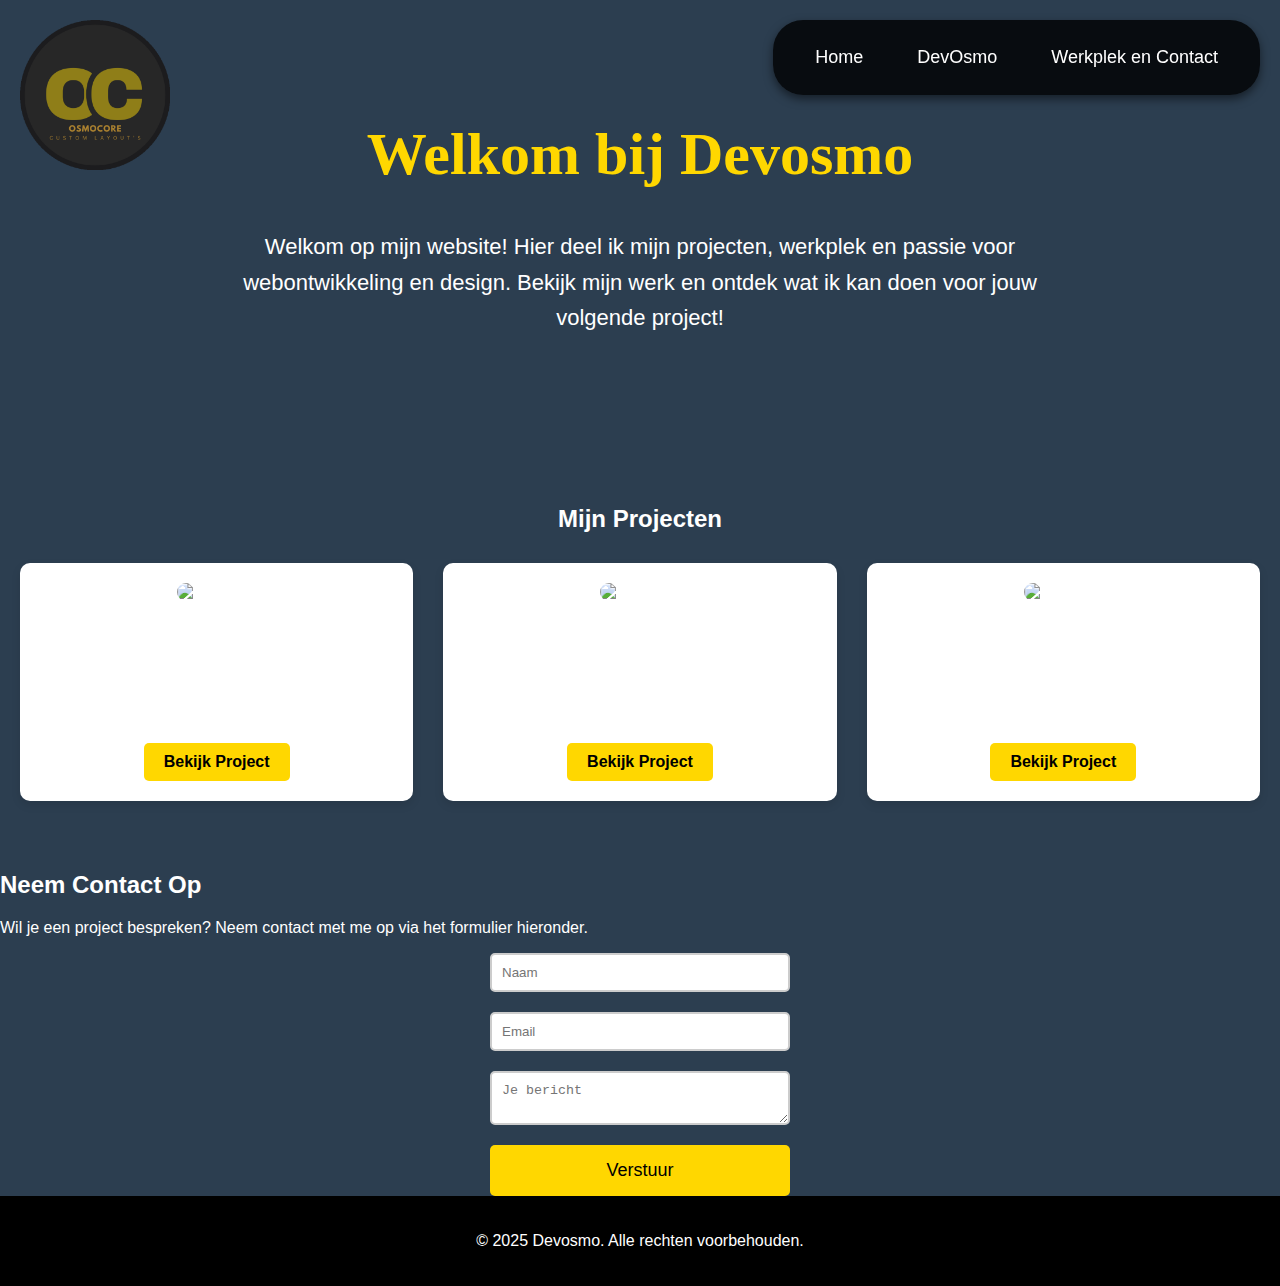
==== devosmo.html @ 2340b86f "Add files via upload" ====
<!DOCTYPE html>
<html lang="nl">
<head>
    <meta charset="UTF-8">
    <meta name="viewport" content="width=device-width, initial-scale=1.0">
    <title>Devosmo - Home</title>
    <link rel="stylesheet" href="styles.css">
    <!-- Smartsupp Live Chat script -->
<script type="text/javascript">
    var _smartsupp = _smartsupp || {};
    _smartsupp.key = '9a07ea8931ab48248078fbcb88be53f79d7bbce2';
    window.smartsupp||(function(d) {
      var s,c,o=smartsupp=function(){ o._.push(arguments)};o._=[];
      s=d.getElementsByTagName('script')[0];c=d.createElement('script');
      c.type='text/javascript';c.charset='utf-8';c.async=true;
      c.src='https://www.smartsuppchat.com/loader.js?';s.parentNode.insertBefore(c,s);
    })(document);
    </script>
    <noscript> Powered by <a href=“https://www.smartsupp.com” target=“_blank”>Smartsupp</a></noscript>

</head>
<body>
    <!-- Logo en navigatie menu -->
    <header>
        <div class="logo">
            <img src="favicon.png" alt="Devosmo Logo">
        </div>
        <nav class="floating-header-menu">
            <a href="index.html">Home</a>
            <a href="devosmo.html">DevOsmo</a>
            <a href="werkplek.html">Werkplek en Contact</a>
        </nav>
    </header>

    <!-- Welkom bij Devosmo -->
    <section id="home">
        <h1>Welkom bij Devosmo</h1>
        <p>Welkom op mijn website! Hier deel ik mijn projecten, werkplek en passie voor webontwikkeling en design. Bekijk mijn werk en ontdek wat ik kan doen voor jouw volgende project!</p>
    </section>
<!-- Projecten sectie -->
<section class="projects">
    <h2>Mijn Projecten</h2>
    <div class="project-grid">
        <!-- Project 1 -->
        <div class="project">
            <img src="project1.jpg" alt="Project 1">
            <h3>Project 1</h3>
            <p>Beschrijving van project 1. Dit project richt zich op ...</p>
            <a href="https://www.example.com/project1" class="project-btn">Bekijk Project</a>
        </div>

        <!-- Project 2 -->
        <div class="project">
            <img src="project2.jpg" alt="Project 2">
            <h3>Project 2</h3>
            <p>Beschrijving van project 2. Dit project richt zich op ...</p>
            <a href="https://www.example.com/project2" class="project-btn">Bekijk Project</a>
        </div>

        <!-- Project 3 -->
        <div class="project">
            <img src="project3.jpg" alt="Project 3">
            <h3>Project 3</h3>
            <p>Beschrijving van project 3. Dit project richt zich op ...</p>
            <a href="https://www.example.com/project3" class="project-btn">Bekijk Project</a>
        </div>
    </div>
</section>

    <!-- Contact sectie -->
    <section id="contact">
        <h2>Neem Contact Op</h2>
        <p>Wil je een project bespreken? Neem contact met me op via het formulier hieronder.</p>
        <form action="send-message.php" method="POST">
            <input type="text" name="name" placeholder="Naam" required>
            <input type="email" name="email" placeholder="Email" required>
            <textarea name="message" placeholder="Je bericht" required></textarea>
            <button type="submit">Verstuur</button>
        </form>
    </section>

    <footer>
        <p>&copy; 2025 Devosmo. Alle rechten voorbehouden.</p>
    </footer>
</body>
</html>
---- styles.css ----
/* Algemene instellingen */
body {
    font-family: 'Lato', sans-serif;
    margin: 0;
    padding: 0;
    background-color: #2C3E50; /* Rijke achtergrondkleur */
    color: #fff;
    overflow-x: hidden;
}

/* Logo aan de linker bovenhoek */
.logo {
    position: absolute;
    top: 20px;
    left: 20px;
    z-index: 100; /* Verhoog de z-index zodat het logo altijd zichtbaar is */
    animation: fadeInLogo 1s ease-out;
}

.logo img {
    width: 150px;
    height: auto;
}

/* Horizontaal zwevend menu rechts bovenin */
.floating-header-menu {
    position: fixed;
    top: 20px;
    right: 20px;
    background-color: rgba(0, 0, 0, 0.8);
    padding: 10px 20px;
    z-index: 100;
    display: flex;
    gap: 10px;
    border-radius: 30px;
    box-shadow: 0 4px 10px rgba(0, 0, 0, 0.5);
    animation: slideInMenu 0.8s ease-out;
}

.floating-header-menu a {
    text-decoration: none;
    color: white;
    font-family: 'Lato', sans-serif;
    font-size: 18px;
    padding: 15px 20px;
    border-radius: 30px;
    transition: all 0.3s ease;
    border: 2px solid transparent;
}

.floating-header-menu a:hover {
    background-color: gold;
    color: black;
    border-color: gold;
    transform: scale(1.05);
}

/* Welkom bij Devosmo sectie */
#home {
    text-align: center;
    padding: 80px 20px;
    animation: fadeInUp 1s ease-out;
}

#home h1 {
    font-size: 60px;
    font-family: 'Playfair Display', serif;
    color: gold;
    animation: fadeInDown 1s ease-out;
}

#home p {
    font-size: 22px;
    max-width: 800px;
    margin: 20px auto;
    line-height: 1.6;
    animation: fadeInUp 1s ease-out;
}

/* Over mij sectie */
#about {
    background-color: #34495E; /* Donkere achtergrond voor de Over mij sectie */
    padding: 50px 20px;
    text-align: center;
    animation: fadeInUp 1s ease-out;
}

#about h2 {
    font-family: 'Playfair Display', serif;
    font-size: 48px;
    color: gold;
    animation: fadeInDown 1s ease-out;
}

#about p {
    font-size: 22px;
    max-width: 800px;
    margin: 20px auto;
    line-height: 1.6;
    animation: fadeInUp 1s ease-out;
}

/* Vaardigheden Sectie */
#skills ul {
    list-style-type: none;
    padding: 0;
    font-size: 18px;
}

#skills li {
    font-size: 18px;
    margin: 5px 0;
}

/* Projecten sectie */
section#projects {
    padding: 50px 20px;
    text-align: center;
    animation: fadeInUp 1s ease-out;
}

.project-grid {
    display: flex;
    justify-content: space-between;
    gap: 30px;
    margin-top: 20px;
}

.project {
    background-color: white;
    padding: 20px;
    border-radius: 10px;
    box-shadow: 0 4px 10px rgba(0, 0, 0, 0.1);
    width: 30%;
    text-align: center;
    transform: scale(1);
    transition: transform 0.3s ease, box-shadow 0.3s ease;
}

.project:hover {
    transform: scale(1.05);
    box-shadow: 0 8px 20px rgba(0, 0, 0, 0.2);
}

.project img {
    width: 100%;
    border-radius: 10px;
    transition: transform 0.3s ease;
}

.project img:hover {
    transform: scale(1.1);
}

.project h3 {
    font-family: 'Playfair Display', serif;
    font-size: 24px;
    animation: fadeInUp 1s ease-out;
}

.project p {
    font-size: 16px;
}

/* Contact sectie */
form {
    display: flex;
    flex-direction: column;
    width: 300px;
    margin: 0 auto;
}

form input, form textarea {
    padding: 10px;
    margin-bottom: 20px;
    border: 2px solid #ccc;
    border-radius: 5px;
    transition: border 0.3s ease;
}

form input:focus, form textarea:focus {
    border-color: gold;
    outline: none;
}

form button {
    padding: 15px;
    background-color: gold;
    color: black;
    border: none;
    border-radius: 5px;
    font-size: 18px;
    cursor: pointer;
    transition: background-color 0.3s ease, transform 0.3s ease;
}

form button:hover {
    background-color: #cda300;
    transform: scale(1.05);
}

/* Footer */
footer {
    text-align: center;
    padding: 20px;
    background-color: #000;
    color: white;
}

/* Animaties */
@keyframes fadeInLogo {
    from {
        opacity: 0;
        transform: translateY(-30px);
    }
    to {
        opacity: 1;
        transform: translateY(0);
    }
}

@keyframes slideInMenu {
    from {
        right: -300px;
        opacity: 0;
    }
    to {
        right: 20px;
        opacity: 1;
    }
}

@keyframes fadeInUp {
    from {
        opacity: 0;
        transform: translateY(30px);
    }
    to {
        opacity: 1;
        transform: translateY(0);
    }
}

@keyframes fadeInDown {
    from {
        opacity: 0;
        transform: translateY(-30px);
    }
    to {
        opacity: 1;
        transform: translateY(0);
    }
}

/* Werkplek sectie */
#workplace {
    background-color: #34495E; /* Donkere achtergrondkleur */
    padding: 50px 20px;
    text-align: center;
    animation: fadeInUp 1s ease-out;
    position: relative;
}

/* Flexbox configuratie */
.workplace-content {
    display: flex;
    align-items: flex-start; /* Zorgt ervoor dat de elementen aan de bovenkant beginnen */
    justify-content: center;
    gap: 50px;
    max-width: 1200px;
    margin: 0 auto;
    flex-direction: row-reverse; /* Zet de afbeelding aan de rechterkant */
    position: relative;
}

/* Werkplek afbeelding met marge naar beneden */
.workplace-img {
    position: relative;
    width: 250px;
    height: 250px;
    border-radius: 50%;
    overflow: hidden;
    box-shadow: 0 6px 15px rgba(0, 0, 0, 0.3);
    margin-top: 40px; /* Verplaats de afbeelding iets naar beneden */
    margin-bottom: 40px; /* Zorgt voor wat ruimte onder de afbeelding */
}

.workplace-img img {
    width: 100%;
    height: 100%;
    object-fit: cover;
    transition: transform 0.3s ease;
}

.workplace-img img:hover {
    transform: scale(1.1);
}

/* Tekst naast de afbeelding */
.workplace-text {
    max-width: 650px;
    text-align: left;
    font-size: 18px;
    color: #fff;
    padding-right: 40px;
    position: relative;
    z-index: 2;
}

/* Koptekst */
.workplace-text h2 {
    font-family: 'Playfair Display', serif;
    font-size: 36px;
    color: gold;
    animation: fadeInDown 1s ease-out;
}

/* Paragraaf tekst */
.workplace-text p {
    line-height: 1.6;
    font-size: 18px;
    animation: fadeInUp 1s ease-out;
}

/* Stijl voor de project knoppen */
.project-btn {
    display: inline-block;
    padding: 10px 20px;
    background-color: gold;
    color: black;
    text-decoration: none;
    font-size: 16px;
    font-weight: bold;
    border-radius: 5px;
    margin-top: 15px;
    transition: background-color 0.3s ease, transform 0.3s ease;
}

.project-btn:hover {
    background-color: #cda300;
    transform: scale(1.05);
}

/* Stijl voor de projecten sectie */
.projects {
    padding: 50px 20px;
    text-align: center;
    animation: fadeInUp 1s ease-out;
}

.project-grid {
    display: flex;
    justify-content: space-around;
    margin-top: 30px;
}

.project {
    background-color: white;
    padding: 20px;
    border-radius: 10px;
    box-shadow: 0 4px 10px rgba(0, 0, 0, 0.1);
    width: 30%;
    text-align: center;
    transform: scale(1);
    transition: transform 0.3s ease, box-shadow 0.3s ease;
}

.project:hover {
    transform: scale(1.05);
    box-shadow: 0 8px 20px rgba(0, 0, 0, 0.2);
}

.project img {
    width: 100%;
    border-radius: 10px;
    transition: transform 0.3s ease;
}

.project img:hover {
    transform: scale(1.1);
}

.project h3 {
    font-family: 'Playfair Display', serif;
    font-size: 24px;
    animation: fadeInUp 1s ease-out;
}

.project p {
    font-size: 16px;
}
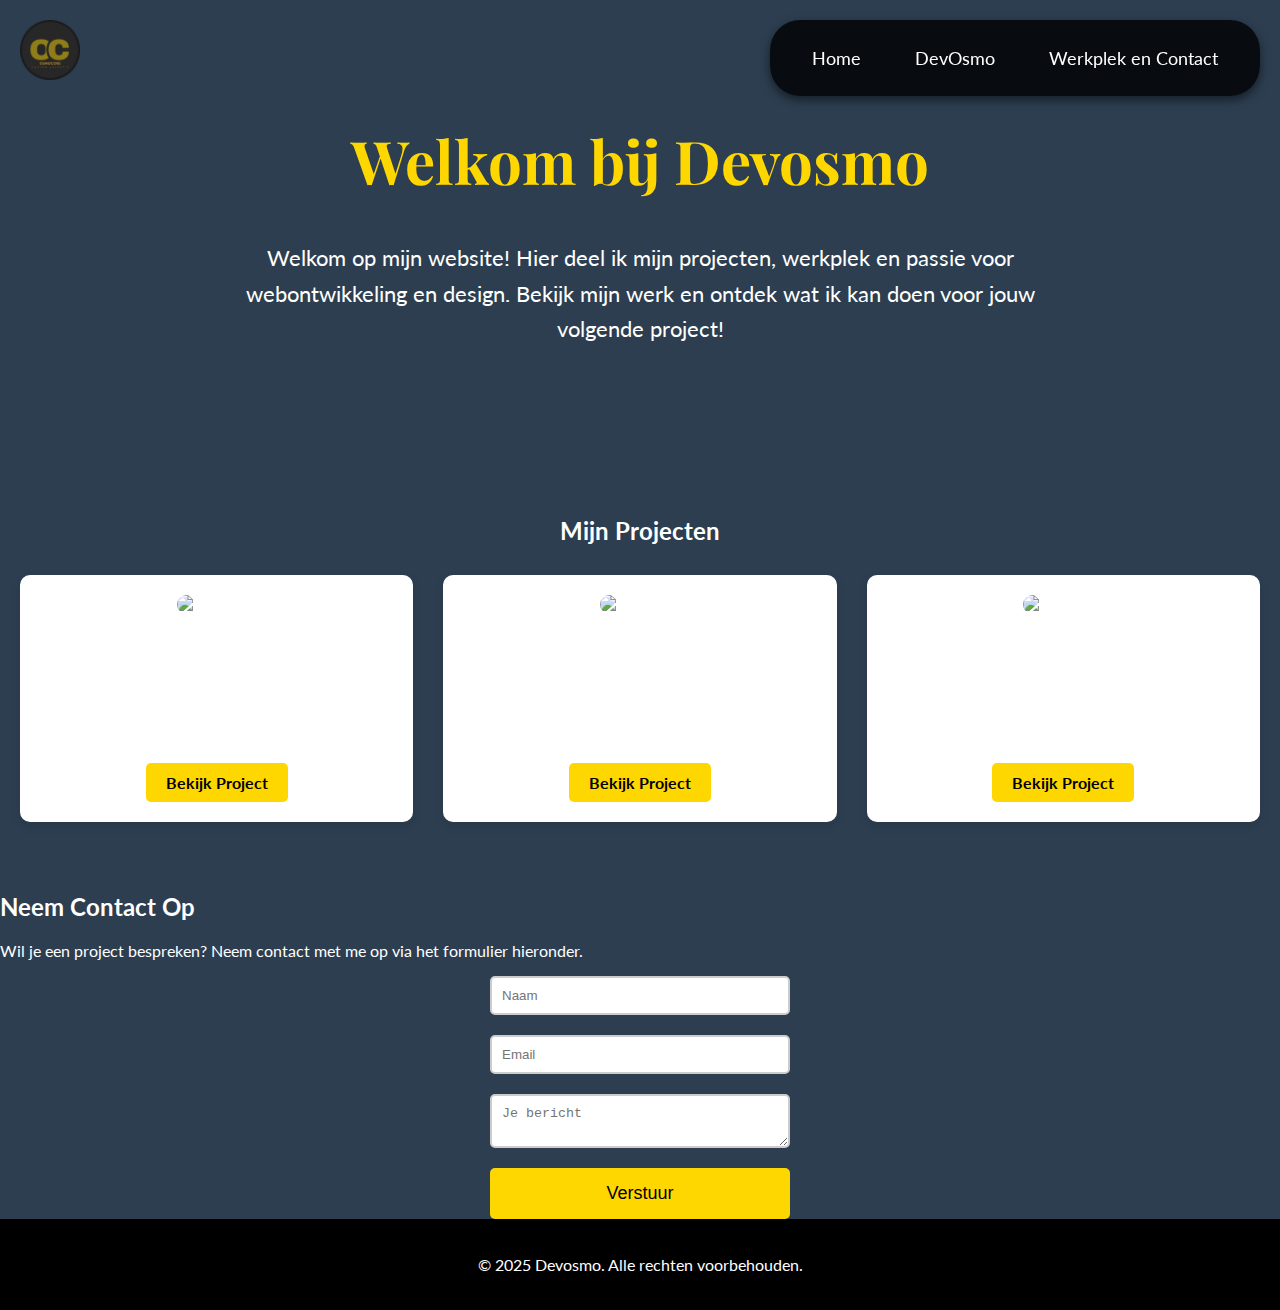
==== commit 67e8b2e3: "Add files via upload" ====
--- a/devosmo.html
+++ b/devosmo.html
@@ -1,24 +1,45 @@
 <!DOCTYPE html>
 <html lang="nl">
-<head>
-    <meta charset="UTF-8">
-    <meta name="viewport" content="width=device-width, initial-scale=1.0">
-    <title>Devosmo - Home</title>
-    <link rel="stylesheet" href="styles.css">
-    <!-- Smartsupp Live Chat script -->
-<script type="text/javascript">
-    var _smartsupp = _smartsupp || {};
-    _smartsupp.key = '9a07ea8931ab48248078fbcb88be53f79d7bbce2';
-    window.smartsupp||(function(d) {
-      var s,c,o=smartsupp=function(){ o._.push(arguments)};o._=[];
-      s=d.getElementsByTagName('script')[0];c=d.createElement('script');
-      c.type='text/javascript';c.charset='utf-8';c.async=true;
-      c.src='https://www.smartsuppchat.com/loader.js?';s.parentNode.insertBefore(c,s);
-    })(document);
-    </script>
-    <noscript> Powered by <a href=“https://www.smartsupp.com” target=“_blank”>Smartsupp</a></noscript>
-
-</head>
+    <head>
+        <meta charset="UTF-8">
+        <meta name="viewport" content="width=device-width, initial-scale=1.0">
+        <meta http-equiv="X-UA-Compatible" content="ie=edge">
+        <meta name="robots" content="index, follow">
+    
+        <meta name="description" content="Sylvain Huibers personal website showcasing skills, projects, and more.">
+        <meta name="keywords" content="Sylvain Huibers, web developer, personal website, portfolio, skills, projects">
+        <meta name="author" content="Sylvain Huibers">
+    
+        <meta property="og:title" content="Sylvain Huibers - Personal Website">
+        <meta property="og:description" content="Welcome to my personal website. Explore my projects, skills, and contact information.">
+        <meta property="og:type" content="website">
+        <meta property="og:url" content="https://www.sylvainhuibers.nl">
+        <meta property="og:image" content="favicon.png">
+    
+        <title>Sylvain Huibers - Devosmo</title>
+    
+        <!-- Favicon -->
+        <link rel="icon" href="favicon.png" type="image/x-icon">
+    
+        <!-- Optional: Google Fonts -->
+        <link href="https://fonts.googleapis.com/css2?family=Lato:wght@400;700&family=Playfair+Display:wght@700&display=swap" rel="stylesheet">
+    
+    <link rel="stylesheet" href="styles.css"> <!-- Algemene CSS -->
+        
+        <!-- Smartsupp Live Chat script -->
+    <script type="text/javascript">
+        var _smartsupp = _smartsupp || {};
+        _smartsupp.key = '9a07ea8931ab48248078fbcb88be53f79d7bbce2';
+        window.smartsupp||(function(d) {
+          var s,c,o=smartsupp=function(){ o._.push(arguments)};o._=[];
+          s=d.getElementsByTagName('script')[0];c=d.createElement('script');
+          c.type='text/javascript';c.charset='utf-8';c.async=true;
+          c.src='https://www.smartsuppchat.com/loader.js?';s.parentNode.insertBefore(c,s);
+        })(document);
+        </script>
+        <noscript> Powered by <a href=“https://www.smartsupp.com” target=“_blank”>Smartsupp</a></noscript>
+    
+    </head>
 <body>
     <!-- Logo en navigatie menu -->
     <header>
--- a/styles.css
+++ b/styles.css
@@ -390,3 +390,74 @@
     font-size: 16px;
 }
 
+
+
+/* Media Queries voor mobiele weergave */
+@media only screen and (max-width: 768px) {
+    /* Logo aan de bovenkant */
+    .logo {
+        top: 10px;
+        left: 10px;
+        width: 10px;
+    }
+
+    /* Menu aanpassingen */
+    .floating-header-menu {
+        top: 10px;
+        right: 10px;
+        padding: 10px 10px;
+        gap: 8px;
+    }
+
+    .floating-header-menu a {
+        font-size: 14px;
+        padding: 8px 10px;
+    }
+
+    /* Welkom bij Devosmo sectie */
+    #home h1 {
+        font-size: 35px;
+    }
+
+    #home p {
+        font-size: 18px;
+        padding: 10px;
+    }
+
+    /* Over mij sectie */
+    #about h2 {
+        font-size: 30px;
+    }
+
+    #about p {
+        font-size: 18px;
+        max-width: 90%;
+    }
+
+    /* Projecten sectie */
+    .project-grid {
+        flex-direction: column;
+    }
+
+    .project {
+        width: 90%;
+        margin: 10px auto;
+    }
+
+    /* Contact sectie */
+    form input, form textarea {
+        width: 100%;
+    }
+
+    form button {
+        font-size: 16px;
+        padding: 12px;
+    }
+
+    /* Footer aanpassingen */
+    footer {
+        font-size: 14px;
+    }
+}  .logo img {
+    width: 60px; /* Logo kleiner maken op mobiel */
+}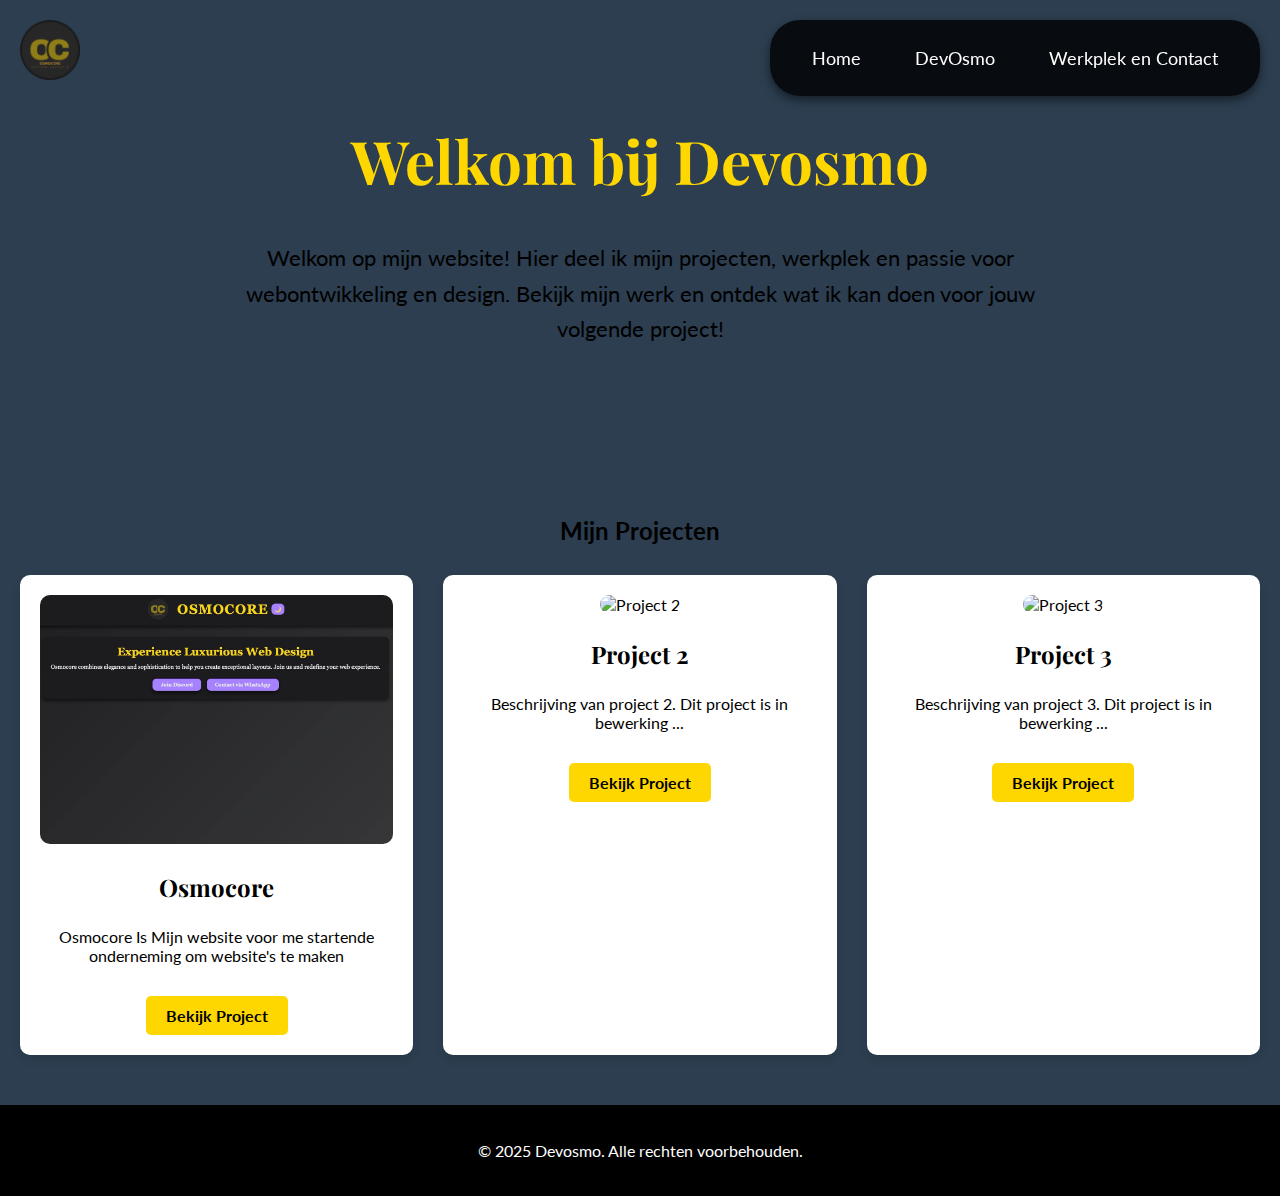
==== commit 88c97d81: "Add files via upload" ====
--- a/devosmo.html
+++ b/devosmo.html
@@ -64,17 +64,17 @@
     <div class="project-grid">
         <!-- Project 1 -->
         <div class="project">
-            <img src="project1.jpg" alt="Project 1">
-            <h3>Project 1</h3>
-            <p>Beschrijving van project 1. Dit project richt zich op ...</p>
-            <a href="https://www.example.com/project1" class="project-btn">Bekijk Project</a>
+            <img src="6033112E-D602-429C-AEF5-1BB33AF5D91D.jpeg" alt="Project 1">
+            <h3>Osmocore</h3>
+            <p>Osmocore Is Mijn website voor me startende onderneming om website's te maken</p>
+            <a href="https://www.Osmocore.nl" class="project-btn">Bekijk Project</a>
         </div>
 
         <!-- Project 2 -->
         <div class="project">
             <img src="project2.jpg" alt="Project 2">
             <h3>Project 2</h3>
-            <p>Beschrijving van project 2. Dit project richt zich op ...</p>
+            <p>Beschrijving van project 2. Dit project is in bewerking ...</p>
             <a href="https://www.example.com/project2" class="project-btn">Bekijk Project</a>
         </div>
 
@@ -82,23 +82,13 @@
         <div class="project">
             <img src="project3.jpg" alt="Project 3">
             <h3>Project 3</h3>
-            <p>Beschrijving van project 3. Dit project richt zich op ...</p>
+            <p>Beschrijving van project 3. Dit project is in bewerking ...</p>
             <a href="https://www.example.com/project3" class="project-btn">Bekijk Project</a>
         </div>
     </div>
 </section>
 
-    <!-- Contact sectie -->
-    <section id="contact">
-        <h2>Neem Contact Op</h2>
-        <p>Wil je een project bespreken? Neem contact met me op via het formulier hieronder.</p>
-        <form action="send-message.php" method="POST">
-            <input type="text" name="name" placeholder="Naam" required>
-            <input type="email" name="email" placeholder="Email" required>
-            <textarea name="message" placeholder="Je bericht" required></textarea>
-            <button type="submit">Verstuur</button>
-        </form>
-    </section>
+    
 
     <footer>
         <p>&copy; 2025 Devosmo. Alle rechten voorbehouden.</p>
--- a/styles.css
+++ b/styles.css
@@ -4,7 +4,7 @@
     margin: 0;
     padding: 0;
     background-color: #2C3E50; /* Rijke achtergrondkleur */
-    color: #fff;
+    color: #000000;
     overflow-x: hidden;
 }
 
@@ -171,7 +171,7 @@
 }
 
 form input, form textarea {
-    padding: 10px;
+    padding: 10px 30px;
     margin-bottom: 20px;
     border: 2px solid #ccc;
     border-radius: 5px;
